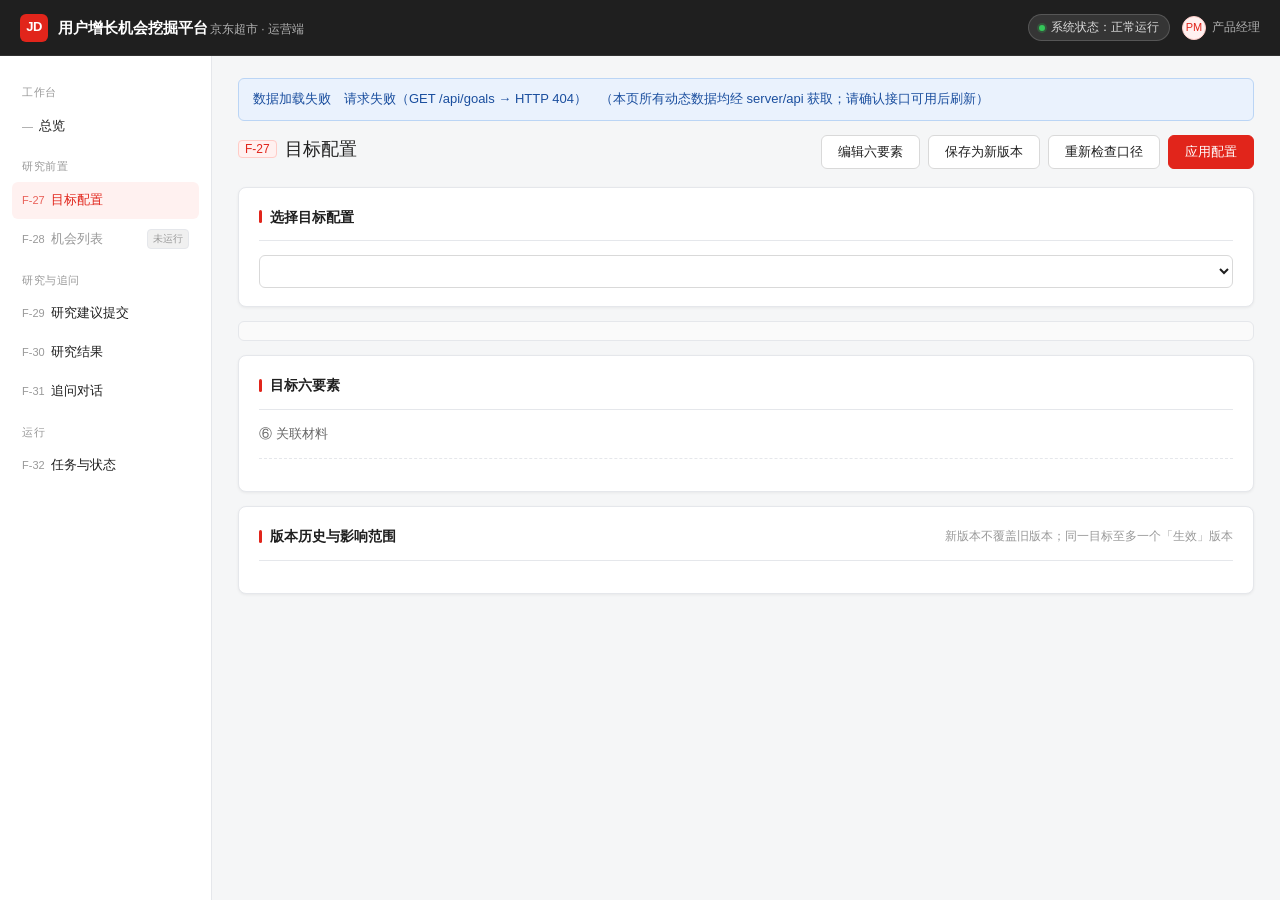
==== frontend/pages/goal.html @ d6cd2b71 "F-27: 阶段5 M6·目标配置页（前端首个功能点 · 零构建前后端分离） 交付：frontend/ 前端骨架（阶段5 首个功能点） - pages/goal.html    F-27 目标配置页本" ====
<!DOCTYPE html>
<!--
  文件：frontend/pages/goal.html
  功能点：F-27 目标配置页（M6 运营端工作台）
  文档卡：上游 ../../AGENTS.md（宪法：白盒原则｜索引三层）
        ｜ ../../docs/01-brd/BRD.md（M6 F-27、M1 F-01）
        ｜ ../../docs/02-prd/PRD-M6-运营端工作台.md（F-27 验收要点：**不替业务方定指标**；版本变化可见）
        ｜ ../../docs/05-test-cases/test-M6.md（TC-I-M6-001 目标配置页；TC-C-M6-001 / TC-D-M6-001 前端纪律）
        ｜ ../../docs/03-locks/schema.md（MD-01 research_goal / MD-02 research_goal_version /
           MD-03 goal_material / PD-04 goal_gap）
        ｜ ../../prototype/pages/goal.html（**钉死需求的实证**：本页的区块、交互与文案以原型为准）
        ｜ ../README.md ｜ ../assets/api.js（唯一数据出口）｜ ../assets/app.js（跨页共享口径）
  职责：业务方**登记 / 关联目标六要素**（新建目标或对已有目标保存新版本）→ 口径待补项以任务形式提示
        → 目标更新形成新版本并提示影响范围。页面**只做展示与人工操作入口，不含业务逻辑**（PRD-M6 §1），
        所有读写经 server/api（../assets/api.js），**不直连数据库、不持有任何凭证**。
  与原型的**有意偏差**（已登记，见 ../README.md §4）：
        ① 口径检查**不在进入页面时自动跑**——原型进入即跑一次本地模拟检查；真实后端下那会产生
           `goal_check` 任务与 `PD-04` 行（「看页面就写库」）。前端改为**保存新版本后自动跑一次**，
           另给显式「重新检查口径」按钮；进入页面只**读**已有待补项。
        ② 材料（MD-03）**只读展示**——F-01 的 `registerGoalMaterial` 尚未接入 `server/api` 的可调用面，
           本页不越界自造端点（缺口登记见 ../README.md §4）。
  反向清单：被 ../assets/app.js 的导航清单登记（page="goal"）；被 ../index.html 链接（总览入口）；
        下游跳转：机会列表（F-28，经「应用配置」创建机会发现任务后）。
-->
<html lang="zh-CN">
<head>
<meta charset="UTF-8">
<meta name="viewport" content="width=device-width, initial-scale=1">
<title>F-27 目标配置页</title>
<link rel="stylesheet" href="../assets/base.css">
</head>
<body data-page="goal">
<main class="content">

  <div class="page-head">
    <div>
      <h1 class="page-title"><span class="fn">F-27</span>目标配置</h1>
      <p class="page-desc" id="goal-meta"></p>
    </div>
    <div class="page-actions">
      <button class="btn" id="btn-edit">编辑六要素</button>
      <button class="btn" id="btn-save" disabled>保存为新版本</button>
      <button class="btn" id="btn-recheck">重新检查口径</button>
      <button class="btn btn-primary" id="btn-apply"
              title="按当前目标配置执行机会发现，并进入该目标的机会列表">应用配置</button>
    </div>
  </div>

  <div id="action-note"></div>

  <div class="card" id="select-card">
    <div class="card-head">
      <div class="card-title">选择目标配置</div>
      <div class="card-note" id="select-note"></div>
    </div>
    <select id="goal-select" style="width:100%"></select>
  </div>

  <div class="chain-bar" id="chain"></div>

  <div class="card">
    <div class="card-head">
      <div class="card-title">目标六要素</div>
      <div class="card-note" id="six-note"></div>
    </div>

    <div id="six-rows"></div>

    <div class="card-section" id="edit-extra" style="display:none">
      <div class="form-row">
        <label class="lbl">变更说明（必填）</label>
        <input type="text" id="change-note" placeholder="例：六要素更新">
      </div>
      <div class="form-row">
        <label class="lbl">影响范围</label>
        <input type="text" id="impact-note" placeholder="例：已通知 2 个在研研究，新口径需复核相关证据">
        <div class="hint">保存后本页「版本历史与影响范围」会留下这一条，供在研研究核对口径。</div>
      </div>
    </div>

    <div class="form-row">
      <label class="lbl">⑥ 关联材料</label>
      <div id="materials"></div>
    </div>

    <div class="card-section small text-3" id="check-note"></div>
  </div>

  <div id="gap-card"></div>

  <div class="card">
    <div class="card-head">
      <div class="card-title">版本历史与影响范围</div>
      <div class="card-note">新版本不覆盖旧版本；同一目标至多一个「生效」版本</div>
    </div>
    <div class="timeline" id="version-timeline"></div>
  </div>

</main>
<script src="../assets/api.js"></script>
<script src="../assets/app.js"></script>
<script>
window.pageInit = async function (U) {
  var SIX = U.SIX_FIELDS;

  var isNew = false;
  var curId = "";
  var editing = false;
  var draft = U.blankFields();
  var lastCheck = null;   // 最近一次口径检查的返回（本轮页面动作内有效）
  var openGap = null;
  var actionNote = "";

  /* ---------- 目标选择 ---------- */
  function curRecord() { return isNew ? null : U.recordOf(curId); }
  function curGoal() { return isNew ? null : U.goalById(curId); }
  function curVersionNo() {
    var v = curRecord() && curRecord().current_version;
    return v ? Number(v.version_no) : null;
  }

  function renderSelect() {
    var rows = U.allGoals();
    var html = rows.map(function (g) {
      var rec = U.recordOf(g.goal_id);
      var name = rec && rec.current_version ? rec.current_version.business_goal : "";
      var ver = rec && rec.current_version ? "v" + rec.current_version.version_no : "";
      return '<option value="' + U.esc(g.goal_id) + '"' + (!isNew && g.goal_id === curId ? " selected" : "") + ">" +
        g.goal_seq + " · " + U.esc(name || "（未填写业务目标）") +
        "（" + U.esc(g.goal_id) + " · " + U.esc(ver) + "）</option>";
    }).join("");
    html += '<option value="__new__"' + (isNew ? " selected" : "") + ">＋ 新增六要素</option>";
    document.getElementById("goal-select").innerHTML = html;
    document.getElementById("select-note").innerHTML =
      isNew ? '<span class="badge badge-running">新建目标</span>' : "共 " + rows.length + " 套目标配置";
  }

  /* ---------- 六要素 ---------- */
  function currentFields() {
    if (isNew) return draft;
    return U.goalFields(curId);
  }
  function renderSix() {
    var f = currentFields();
    var html = SIX.map(function (item) {
      var val = f[item.key] || "";
      var view = '<div class="readonly-box" data-view="' + item.key + '">' +
        (val ? U.esc(val) : "（未填写）") + "</div>";
      var input = item.multiline
        ? '<textarea data-field="' + item.key + '" style="display:none"></textarea>'
        : '<input type="text" data-field="' + item.key + '" style="display:none">';
      var hint = item.key === "metric_definition"
        ? '<div class="hint">若尚无精确定义，此处留空即可——保存后由口径检查任务列入待补。平台不替业务方定指标。</div>'
        : "";
      return '<div class="form-row"><label class="lbl">' + item.no + " " + U.esc(item.label) + "</label>" +
        view + input + hint + "</div>";
    }).join("");
    document.getElementById("six-rows").innerHTML = html;

    SIX.forEach(function (item) {
      var input = document.querySelector('[data-field="' + item.key + '"]');
      if (input) input.value = f[item.key] || "";
    });

    var g = curGoal();
    var rec = curRecord();
    var ver = rec && rec.current_version;
    var applied = rec && rec.applied_version;
    document.getElementById("six-note").innerHTML = isNew
      ? '<span class="badge badge-running">新建目标</span>'
      : (g ? '<span class="mono">' + U.esc(g.goal_id) + "</span> · " + U.esc(ver ? "v" + ver.version_no : "—") +
        " · 登记于 " + U.esc(g.created_at) +
        (applied ? ' · <span class="tag">生效 ' + U.esc("v" + applied.version_no) + "</span>"
                 : ' · <span class="tag">尚无生效版本</span>') : "");
    setEditing(editing);
  }

  function readForm() {
    var o = {};
    SIX.forEach(function (item) {
      var el = document.querySelector('[data-field="' + item.key + '"]');
      o[item.key] = el ? el.value : (currentFields()[item.key] || "");
    });
    return o;
  }

  function setEditing(on) {
    editing = on;
    document.getElementById("btn-edit").textContent = on ? "取消编辑" : "编辑六要素";
    document.getElementById("btn-save").disabled = !on;
    document.getElementById("edit-extra").style.display = on ? "block" : "none";
    document.querySelectorAll("[data-view]").forEach(function (v) { v.style.display = on ? "none" : "block"; });
    document.querySelectorAll("[data-field]").forEach(function (v) { v.style.display = on ? "block" : "none"; });
  }

  /* ---------- 材料（MD-03，只读：登记面未接入 api） ---------- */
  function renderMaterials() {
    var el = document.getElementById("materials");
    if (isNew) { el.innerHTML = '<div class="small text-3">新建目标保存后才可关联材料。</div>'; return; }
    var list = U.goalMaterials(curId);
    var active = list.filter(function (m) { return m.is_active === 1; });
    var html = '<div class="small text-2" style="margin-bottom:6px">已关联材料 ' + active.length + " 份</div>";
    html += active.length
      ? active.map(function (m) {
          return '<div style="display:flex;align-items:center;gap:8px;padding:7px 10px;border:1px solid var(--border);border-radius:6px;margin-bottom:6px">' +
            '<span class="tag">' + U.esc(m.material_kind) + "</span>" +
            '<span style="flex:1;min-width:0">' + U.esc(m.material_name) + "</span>" +
            '<span class="small text-3 nowrap">' + U.esc(m.material_at) + "</span>" +
            '<span class="small text-3 nowrap">' + U.esc(m.material_from) + "</span></div>";
        }).join("")
      : '<div class="small text-3">暂无材料</div>';
    html += '<div class="hint">材料为引用登记（只登记来源与名称，不存内容）。本页只读展示——' +
      "材料登记接口尚未纳入 server/api 的可调用面（缺口已登记，见 frontend/README.md §4）。</div>";
    el.innerHTML = html;
  }

  /* ---------- 运行链状态 ---------- */
  function renderChain() {
    var el = document.getElementById("chain");
    if (isNew) {
      el.className = "chain-bar";
      el.innerHTML = '<span class="chain-key">运行链</span>' +
        '<span>① 配置六要素 → <b>保存为新版本</b>（当前：草稿，尚未保存）</span>' +
        '<span class="chain-key">保存后才能 ② 应用配置执行机会发现</span>';
      return;
    }
    var rs = U.runState(curId);
    var ver = U.goalVersion(curId);
    var steps = [
      "① 目标配置 " + (ver || "—") + " 已登记",
      rs.hasRun ? "② 机会发现已执行（" + rs.lastRun.task_id + " · " + rs.lastRun.task_status + "）" : "② 机会发现未执行",
      rs.oppCount === null ? "③ 机会产出未统计" : "③ 已有 " + rs.oppCount + " 条机会产出",
    ];
    var running = rs.state === "queued";
    el.className = "chain-bar" + (running ? " is-running" : "");
    el.innerHTML = '<span class="chain-key">运行链</span><span>' + steps.join("　→　") + "</span>" +
      (rs.state === "no-run"
        ? '<span class="chain-key">机会列表暂不可进入：点「应用配置」执行一次机会发现后开放</span>'
        : (running
          ? "<span>机会发现在运行中，机会列表可进入并会随结果补全</span>"
          : '<span class="chain-key">机会列表已开放</span>'));
  }

  /* ---------- 口径待补任务（PD-04） ---------- */
  function currentGaps() {
    if (lastCheck) return lastCheck.gaps || [];
    return U.openGaps(curId);
  }
  function checkTaskId() {
    if (lastCheck && lastCheck.task) return lastCheck.task.task_id;
    return "";
  }
  function renderCheckNote() {
    var el = document.getElementById("check-note");
    var rsOff = "保存六要素后将执行一次口径检查任务，判断是否有需要补充的内容。" +
      "（本页进入时不自动执行检查——只读已有待补项。）";
    if (isNew) { el.innerHTML = rsOff; return; }
    if (!lastCheck) {
      var n = U.openGaps(curId).length;
      el.innerHTML = n ? "当前有 <b>" + n + "</b> 项未补口径（见下方「口径待补任务」）。" + rsOff : rsOff;
      return;
    }
    el.innerHTML = lastCheck.gaps.length
      ? "口径检查任务 <span class='mono'>" + U.esc(checkTaskId()) + "</span> 完成：发现 <b>" +
        lastCheck.gaps.length + "</b> 项待补（见下方「口径待补任务」）。"
      : "口径检查任务 <span class='mono'>" + U.esc(checkTaskId()) + "</span> 完成：无待补项，口径已锁定。";
  }

  function renderGaps() {
    var box = document.getElementById("gap-card");
    if (isNew) { box.innerHTML = ""; return; }
    var gaps = currentGaps();
    if (!gaps.length) { box.innerHTML = ""; return; }

    var html = '<div class="card">' +
      '<div class="card-head"><div class="card-title">口径待补任务</div>' +
      '<div class="card-note">' +
      (checkTaskId() ? "检查任务 <span class='mono'>" + U.esc(checkTaskId()) + "</span> · " : "") +
      "待补 " + gaps.length + " 项 · 平台只列缺失，不替业务方定义</div></div>" +
      '<table class="tbl tbl-sm"><thead><tr><th style="width:88px">编号</th><th>待补内容</th>' +
      "<th>影响的判断</th><th style='width:96px'>提出时间</th><th style='width:88px'>补充</th></tr></thead><tbody>";

    gaps.forEach(function (x) {
      html += "<tr><td class='mono'>" + U.esc(x.gap_id) + "</td><td>" + U.esc(x.gap_text) + "</td>" +
        "<td class='text-2'>" + U.esc(x.impact_note) + "</td><td class='text-3'>" + U.esc(x.raised_at) + "</td>" +
        "<td class='nowrap'><button class='btn btn-sm' data-fill='" + U.esc(x.gap_id) + "'>填写</button></td></tr>";
      if (openGap === x.gap_id) {
        html += "<tr><td></td><td colspan='4'>" +
          '<div style="display:flex;gap:8px;align-items:flex-start">' +
          "<textarea id='gap-input' style='min-height:60px' placeholder='填写该口径的确认结果'></textarea>" +
          '<div style="display:flex;flex-direction:column;gap:6px;flex:0 0 auto">' +
          "<button class='btn btn-sm btn-primary' data-gapsave='" + U.esc(x.gap_id) + "'>确定</button>" +
          "<button class='btn btn-sm' data-gapcancel='1'>取消</button></div></div>" +
          "<div class='small text-3' style='margin-top:6px'>提交后并入对应六要素字段，并形成目标新版本</div></td></tr>";
      }
    });
    html += "</tbody></table></div>";
    box.innerHTML = html;

    box.querySelectorAll("[data-fill]").forEach(function (b) {
      b.addEventListener("click", function () { openGap = b.dataset.fill; renderGaps(); });
    });
    box.querySelectorAll("[data-gapcancel]").forEach(function (b) {
      b.addEventListener("click", function () { openGap = null; renderGaps(); });
    });
    box.querySelectorAll("[data-gapsave]").forEach(function (b) {
      b.addEventListener("click", function () { saveGap(b.dataset.gapsave); });
    });
  }

  /* ---------- 版本历史与影响范围 ---------- */
  function renderTimeline() {
    var el = document.getElementById("version-timeline");
    if (isNew) { el.innerHTML = '<div class="small text-3">新建目标尚无版本历史，保存后生成 v1。</div>'; return; }
    var list = U.versionTimeline(curId);
    el.innerHTML = list.length
      ? list.map(function (v) {
          return '<div class="tl-item' + (v.is_applied === 1 ? " is-current" : "") + '">' +
            '<div class="tl-head"><span class="tl-title">v' + U.esc(v.version_no) + "</span>" +
            '<span class="tag">' + U.esc(v.created_at) + " · " + U.esc(v.created_by) + "</span>" +
            (v.is_applied === 1 ? '<span class="tag">生效</span>' : "") + "</div>" +
            '<div class="tl-body">' + U.esc(v.change_note) +
            "<br><span class='text-3'>影响：</span>" + U.esc(v.impact_note) + "</div></div>";
        }).join("")
      : '<div class="small text-3">暂无版本记录</div>';
  }

  /* ---------- 动作提示 ---------- */
  function note(kind, text) {
    actionNote = text || "";
    document.getElementById("action-note").innerHTML = actionNote
      ? '<div class="alert ' + (kind === "err" ? "alert-warn" : "alert-info") + ' mb0"><div class="flex-1">' +
        "<span class='alert-title'>" + (kind === "err" ? "操作未完成" : "操作结果") + "</span>　" +
        U.esc(actionNote) + "</div></div>"
      : "";
  }
  function showErr(e) { note("err", (e && e.message) || String(e)); }

  /* ---------- 渲染总入口 ---------- */
  function renderAll() {
    document.getElementById("goal-meta").textContent = isNew
      ? "正在新建一套目标配置，填写六要素后保存为 v1。" : "";
    document.getElementById("goal-meta").style.display = isNew ? "block" : "none";
    renderSelect();
    renderSix();
    renderMaterials();
    renderChain();
    renderTimeline();
    renderCheckNote();
    renderGaps();
    syncApplyBtn();
  }
  function syncApplyBtn() {
    var b = document.getElementById("btn-apply");
    b.disabled = isNew;
    b.title = isNew
      ? "新建的目标需先「保存为新版本」，保存后才能应用配置"
      : "按当前目标配置执行机会发现，并进入该目标的机会列表";
  }

  /* ---------- 切换目标 ---------- */
  async function useGoal(id) {
    if (id === "__new__") {
      isNew = true; openGap = null; lastCheck = null;
      draft = U.blankFields();
      renderAll(); setEditing(true);
      var first = document.querySelector('[data-field="business_goal"]');
      if (first) first.focus();
      return;
    }
    isNew = false; curId = id; openGap = null; lastCheck = null;
    try {
      await U.loadGoalRecord(id, true);
      await U.loadOpportunityCounts(id);
    } catch (e) { showErr(e); }
    setEditing(false); renderAll();
  }

  /* ---------- 保存（新建登记 / 保存为新版本） ---------- */
  async function save() {
    var f = readForm();
    var changeNote = (document.getElementById("change-note").value || "").trim();
    var impactNote = (document.getElementById("impact-note").value || "").trim();

    if (!String(f.business_goal || "").trim() && !changeNote) {
      // 业务目标可留空（留空即由口径检查列入待补），但至少要有一条变更说明，便于版本可追溯
      note("err", "请填写「变更说明」：新版本必须说明相对上一版本改了什么（口径待补项不在此处补写）。");
      document.getElementById("change-note").focus();
      return;
    }

    note("ok", "正在保存目标配置…");
    try {
      var savedNote;
      if (isNew) {
        // 登记新目标：六要素全键必填（值可为空串），created_by 必填
        var payload = { created_by: U.OPERATOR };
        SIX.forEach(function (item) { payload[item.key] = f[item.key] || ""; });
        var out = await window.API.registerGoal(payload);
        isNew = false;
        curId = out.goal.goal_id;
        await U.loadGoals(true);
        await U.loadGoalRecord(curId, true);
        savedNote = "已登记目标 " + curId + " 并生成 v1（六要素留空项由口径检查列入待补；影响范围：首次登记）";
      } else {
        var body = { created_by: U.OPERATOR, change_note: changeNote, impact_note: impactNote || "—" };
        SIX.forEach(function (item) { body[item.key] = f[item.key] || ""; });
        // 端点契约（server/task-runner/goal.js saveGoalVersion）：**直接返回新版本行**（不是 { version }）。
        var ver = await window.API.saveGoalVersion(curId, body);
        await U.loadGoalRecord(curId, true);
        savedNote = "已保存为目标新版本 v" + ver.version_no +
          "（旧版本保持只读；影响范围：" + (impactNote || "—") + "）";
      }
      setEditing(false);
      openGap = null;
      resetEditInputs();
      renderAll();
      // 保存六要素后自动执行一次口径检查任务（F-01）。检查提示**并入**本条的最终文案——
      // 若各写各的提示，保存结果（含新版本号与影响范围）会被后一条覆盖，等于没提示。
      var chk = await runCheck({ silent: true });
      U.markUnread("goal", 1, curId);
      note("ok", savedNote + "。" + (chk.text || ""));
    } catch (e) { showErr(e); }
  }

  function resetEditInputs() {
    document.getElementById("change-note").value = "";
    document.getElementById("impact-note").value = "";
  }

  /* ---------- 口径检查 ---------- */
  /** 执行一次口径检查任务（F-01）。`opts.silent` 时不自行落提示，把文案交回调用方（见 save）。 */
  async function runCheck(opts) {
    opts = opts || {};
    if (isNew) return { text: "" };
    var vno = curVersionNo();
    if (!vno) return { text: "" };
    try {
      lastCheck = await window.API.runGoalCheck(curId, {
        goal_version_no: vno,
        created_by: U.OPERATOR,
      });
      await U.loadGoalRecord(curId, true);
      renderAll();
      var n = (lastCheck.gaps || []).length;
      var txt = n
        ? "口径检查任务 " + checkTaskId() + " 完成：发现 " + n + " 项待补（平台只列缺失，不替业务方定义指标）。"
        : "口径检查任务 " + checkTaskId() + " 完成：未发现待补项，口径已锁定。";
      if (!opts.silent) note("ok", txt);
      return { text: txt, gaps: n, task_id: checkTaskId() };
    } catch (e) {
      var msg = "口径检查未完成：" + ((e && e.message) || String(e));
      if (opts.silent) return { text: msg, gaps: 0, task_id: "" };
      showErr(e);
      return { text: "", gaps: 0, task_id: "" };
    }
  }

  /* ---------- 补充待补项 ---------- */
  async function saveGap(gapId) {
    var el = document.getElementById("gap-input");
    var val = el ? String(el.value || "").trim() : "";
    if (!val) { if (el) el.focus(); return; }
    try {
      var out = await window.API.fillGoalGap(gapId, { filled_value: val, filled_by: U.OPERATOR });
      openGap = null;
      await U.loadGoalRecord(curId, true);
      lastCheck = null;                  // 已并入并形成新版本，改读服务端未补待补项
      renderAll();
      note("ok", "已补充 " + gapId + "：并入「" +
        (U.SIX_FIELDS.filter(function (x) { return x.key === out.merged_field; })[0] || {}).label +
        "」并形成新版本 v" + out.version.version_no + "。");
    } catch (e) { showErr(e); }
  }

  /* ---------- 应用配置：使版本生效 + 执行一次机会发现 ---------- */
  async function apply() {
    var vno = curVersionNo();
    if (!vno) { note("err", "当前目标尚无版本可应用。"); return; }
    try {
      var ap = await window.API.applyGoalVersion(curId, { version_no: vno });
      var t = await window.API.createDiscoveryTask({
        goal_id: curId,
        goal_version_no: vno,
        trigger_basis: "目标配置页「应用配置」提交执行（目标 " + curId + " v" + vno + "）",
      });
      await U.loadGoalRecord(curId, true);
      await U.loadOpportunityCounts(curId);
      // 会话态：记录本套配置为当前浏览目标（机会列表按此过滤）；**不是业务数据，不入库**
      U.Store.set("applied", { goalId: curId });
      U.markUnread("opportunities", 1, curId);
      renderAll();
      note("ok", "已应用 v" + ap.applied_version_no + "（生效版本）并创建机会发现任务 " +
        t.task.task_id + "。机会列表页（F-28）建成后可进入查看该目标的产出。");
    } catch (e) { showErr(e); }
  }

  /* ---------- 事件绑定 ---------- */
  document.getElementById("btn-edit").addEventListener("click", function () {
    setEditing(!editing);
  });
  document.getElementById("btn-save").addEventListener("click", save);
  document.getElementById("btn-recheck").addEventListener("click", function () { runCheck(); });
  document.getElementById("btn-apply").addEventListener("click", apply);
  document.getElementById("goal-select").addEventListener("change", function () {
    useGoal(this.value);
  });

  /* ---------- 初始化 ---------- */
  curId = U.currentGoalId();
  renderAll();
};
</script>
</body>
</html>
---- frontend/assets/base.css ----
/* ============================================================
   前端共享样式 · 京东超市用户增长机会挖掘平台（M6 运营端工作台）
   文档卡：上游 ../../AGENTS.md（宪法索引 frontend/ 行：前端（前后端分离），六页面 F-27~F-32）
        ｜ ../../docs/01-brd/BRD.md（M6 F-27~F-32）｜ ../README.md（本目录枝杈）
        ｜ ../../docs/03-locks/tech-stack.md（§2.1 前端形态：零构建静态资源，沿用原型的自定义 CSS）
   来源：自 ../../prototype/assets/base.css 沿用（原型保留作证据、不改；零构建下不引任何外部样式）
   职责：六页面共享视觉（品牌色 / 布局 / 组件类名）。本文件**不含任何业务数据与业务逻辑**。
   反向清单：被 ../index.html（前端外壳）与 ../pages/goal.html（F-27）经 <link> 引用。
   ============================================================ */

:root {
  --jd-red: #E1251B;
  --jd-red-dark: #B51C14;
  --jd-red-soft: #FFF1F0;
  --jd-red-line: #FFCCC7;

  --bg: #F5F6F7;
  --card: #FFFFFF;
  --border: #E5E7EB;
  --border-strong: #D9D9D9;
  --fill-hover: #F5F6F7;
  --fill-soft: #FAFAFA;

  --text: #1F1F1F;
  --text-2: #666666;
  --text-3: #999999;

  --blue: #2B6CD4;
  --blue-soft: #EAF2FD;
  --blue-line: #BBD5F5;

  --green: #1A9C54;
  --green-soft: #E8F7EE;
  --green-line: #B7E4C7;

  --amber: #C77700;
  --amber-soft: #FFF6E6;
  --amber-line: #FFDCA8;

  --gray: #8C8C8C;
  --gray-soft: #F0F0F0;
  --gray-line: #DCDCDC;

  /* 未读更新小绿点 */
  --green-dot: #22B573;

  /* 顶栏（深色 chrome，对齐参考 jd/frontend 的 bg-gray-900 顶栏） */
  --topbar-bg: #1F1F1F;
  --topbar-text: #FFFFFF;
  --topbar-sub: #B0B0B0;
  --topbar-chip-bg: rgba(255, 255, 255, 0.10);
  --topbar-chip-bd: rgba(255, 255, 255, 0.16);
  --topbar-chip-text: #DADADA;
  --ok-green: #34C759;

  --radius: 8px;
  --radius-sm: 6px;
  --shadow: 0 1px 3px rgba(0, 0, 0, 0.06);
}

* { box-sizing: border-box; }

html, body {
  margin: 0;
  padding: 0;
  background: var(--bg);
  color: var(--text);
  font-family: -apple-system, BlinkMacSystemFont, "PingFang SC", "Microsoft YaHei", "Helvetica Neue", Arial, sans-serif;
  font-size: 13px;
  line-height: 1.6;
  -webkit-font-smoothing: antialiased;
}

a { color: var(--jd-red); text-decoration: none; }
a:hover { text-decoration: underline; }

/* ---------- 顶栏（深色 chrome） ---------- */
.topbar {
  height: 56px;
  background: var(--topbar-bg);
  border-bottom: 1px solid rgba(255, 255, 255, 0.08);
  display: flex;
  align-items: center;
  justify-content: space-between;
  padding: 0 20px;
  position: sticky;
  top: 0;
  z-index: 20;
}
.brand { display: flex; align-items: center; gap: 10px; }
.brand-mark {
  width: 28px; height: 28px; border-radius: 6px;
  background: var(--jd-red); color: #fff;
  font-size: 13px; font-weight: 600;
  display: flex; align-items: center; justify-content: center;
  letter-spacing: -0.5px;
}
.brand-text { font-size: 15px; font-weight: 600; color: var(--topbar-text); }
.brand-sub { font-size: 12px; color: var(--topbar-sub); margin-left: 2px; }
.topbar-right { display: flex; align-items: center; gap: 12px; }
.sys-status {
  display: inline-flex; align-items: center; gap: 6px;
  font-size: 12px; color: var(--topbar-chip-text);
  background: var(--topbar-chip-bg); border: 1px solid var(--topbar-chip-bd);
  padding: 3px 10px; border-radius: 999px; white-space: nowrap;
}
.sys-status .dot {
  width: 6px; height: 6px; border-radius: 50%;
  background: var(--ok-green); box-shadow: 0 0 0 2px rgba(52, 199, 89, 0.22);
}
.user-chip {
  display: flex; align-items: center; gap: 6px;
  font-size: 12px; color: var(--topbar-sub);
}
.avatar {
  width: 24px; height: 24px; border-radius: 50%;
  background: var(--jd-red-soft); color: var(--jd-red);
  border: 1px solid var(--jd-red-line);
  display: flex; align-items: center; justify-content: center;
  font-size: 11px;
}

/* ---------- 骨架 ---------- */
.shell { display: flex; align-items: flex-start; min-height: calc(100vh - 56px); }
.sidebar {
  width: 212px; flex: 0 0 212px;
  background: var(--card);
  border-right: 1px solid var(--border);
  padding: 16px 12px 32px;
  position: sticky; top: 56px;
  height: calc(100vh - 56px);
  overflow-y: auto;
}
.nav-group {
  font-size: 11px; color: var(--text-3);
  padding: 12px 10px 6px; letter-spacing: 0.5px;
}
.nav-item {
  display: block; padding: 8px 10px; margin-bottom: 2px;
  border-radius: var(--radius-sm);
  color: var(--text); font-size: 13px;
  white-space: nowrap; overflow: hidden; text-overflow: ellipsis;
  position: relative;
}
.nav-item:hover { background: var(--fill-hover); text-decoration: none; }
.nav-item.active { background: var(--jd-red-soft); color: var(--jd-red); font-weight: 500; }
.nav-item .fn { font-size: 11px; color: var(--text-3); margin-right: 6px; font-weight: 400; }
.nav-item.active .fn { color: var(--jd-red); opacity: 0.7; }

/* 未读更新：该页所属数据源自上次查看以来有新产出，点击该项即清除 */
.nav-dot {
  position: absolute; right: 10px; top: 50%;
  width: 7px; height: 7px; margin-top: -3.5px;
  border-radius: 50%; background: var(--green-dot);
  box-shadow: 0 0 0 2px var(--card);
}
/* 前置条件未满足：该页暂不可进入（如未执行过机会发现时的机会列表） */
.nav-item.is-locked { color: var(--text-3); cursor: not-allowed; }
.nav-item.is-locked:hover { background: var(--fill-hover); color: var(--text-3); }
.nav-lock {
  float: right; margin-left: 6px; padding: 1px 5px;
  font-size: 10px; font-weight: 400;
  color: var(--text-3); background: var(--gray-soft);
  border: 1px solid var(--border); border-radius: 4px;
}

.content { flex: 1; padding: 22px 26px 60px; min-width: 0; }

/* ---------- 页头 ---------- */
.page-head { margin-bottom: 18px; display: flex; align-items: flex-start; justify-content: space-between; gap: 20px; }
.page-title { font-size: 18px; font-weight: 500; margin: 0 0 4px; }
.page-title .fn {
  font-size: 12px; color: var(--jd-red); background: var(--jd-red-soft);
  border: 1px solid var(--jd-red-line); border-radius: 4px;
  padding: 1px 6px; margin-right: 8px; vertical-align: 2px;
}
.page-desc { font-size: 13px; color: var(--text-2); margin: 0; max-width: 720px; }
.page-actions { display: flex; gap: 8px; flex-shrink: 0; }

/* ---------- 卡片 ---------- */
.card {
  background: var(--card); border: 1px solid var(--border);
  border-radius: var(--radius); padding: 18px 20px;
  margin-bottom: 14px; box-shadow: var(--shadow);
}
.card-head {
  display: flex; align-items: center; justify-content: space-between;
  gap: 12px; margin-bottom: 14px;
  border-bottom: 1px solid var(--border); padding-bottom: 12px;
}
.card-title { font-size: 14px; font-weight: 600; display: flex; align-items: center; gap: 8px; }
.card-title::before {
  content: ""; width: 3px; height: 13px;
  background: var(--jd-red); border-radius: 2px; display: inline-block;
}
.card-title.plain::before { display: none; }
.card-note { font-size: 12px; color: var(--text-3); }
.card-section { padding-top: 14px; margin-top: 14px; border-top: 1px dashed var(--border); }
.card-section:first-child { padding-top: 0; margin-top: 0; border-top: none; }

.grid-2 { display: grid; grid-template-columns: 1fr 1fr; gap: 14px; }
.grid-3 { display: grid; grid-template-columns: repeat(3, 1fr); gap: 14px; }
.grid-4 { display: grid; grid-template-columns: repeat(4, 1fr); gap: 14px; }
.side-layout { display: grid; grid-template-columns: minmax(0, 1fr) 320px; gap: 14px; align-items: start; }
@media (max-width: 1180px) {
  .side-layout, .grid-3, .grid-4 { grid-template-columns: 1fr; }
  .grid-2 { grid-template-columns: 1fr; }
}

/* ---------- 徽章 ---------- */
.badge {
  display: inline-flex; align-items: center; gap: 4px;
  font-size: 12px; line-height: 18px;
  padding: 0 8px; border-radius: 10px;
  border: 1px solid transparent; white-space: nowrap;
}
.badge-candidate { color: var(--blue); background: var(--blue-soft); border-color: var(--blue-line); }
.badge-deferred { color: var(--gray); background: var(--gray-soft); border-color: var(--gray-line); }
.badge-submitted { color: var(--green); background: var(--green-soft); border-color: var(--green-line); }
.badge-running { color: var(--jd-red); background: var(--jd-red-soft); border-color: var(--jd-red-line); }
.badge-blocked { color: var(--amber); background: var(--amber-soft); border-color: var(--amber-line); }
.badge-stopped { color: #595959; background: #F5F5F5; border-color: var(--border-strong); }
.badge-done { color: var(--green); background: var(--green-soft); border-color: var(--green-line); }
.badge-neutral { color: var(--text-2); background: var(--fill-soft); border-color: var(--border); }
.badge-dot { width: 6px; height: 6px; border-radius: 50%; background: currentColor; }

/* ---------- 左右分栏（列表 + 详情） ---------- */
.split-layout { display: grid; grid-template-columns: 400px minmax(0, 1fr); gap: 14px; align-items: start; }
@media (max-width: 1180px) { .split-layout { grid-template-columns: 1fr; } }
.opp-list { display: grid; gap: 10px; }
.opp-item {
  background: var(--card); border: 1px solid var(--border);
  border-radius: var(--radius); padding: 12px 14px; cursor: pointer;
  box-shadow: var(--shadow); border-left: 3px solid transparent;
}
.opp-item:hover { border-color: var(--border-strong); }
.opp-item.active { border-left-color: var(--jd-red); background: var(--jd-red-soft); border-color: var(--jd-red-line); }

/* ---------- 条目列表（总览四维度 / 详情） ---------- */
.kv-list { display: grid; gap: 0; }
.kv-item { padding: 9px 0; border-bottom: 1px dashed var(--border); }
.kv-item:last-child { border-bottom: none; }

/* ---------- 表格 ---------- */
table.tbl { width: 100%; border-collapse: collapse; font-size: 13px; }
table.tbl th {
  text-align: left; font-weight: 500; color: var(--text-2);
  background: var(--fill-soft); padding: 9px 12px;
  border-bottom: 1px solid var(--border); white-space: nowrap;
}
table.tbl td { padding: 10px 12px; border-bottom: 1px solid var(--border); vertical-align: top; }
table.tbl tr:last-child td { border-bottom: none; }
table.tbl tbody tr:hover { background: #FCFCFC; }
.tbl-sm { font-size: 12px; }
.tbl-sm th, .tbl-sm td { padding: 7px 10px; }

/* ---------- 字段 ---------- */
.field-list { display: grid; gap: 0; }
.field {
  display: grid; grid-template-columns: 108px minmax(0, 1fr);
  gap: 12px; padding: 10px 0; border-bottom: 1px dashed var(--border);
}
.field:last-child { border-bottom: none; }
.field-label { color: var(--text-2); font-size: 13px; }
.field-value { font-size: 13px; word-break: break-word; }
.field-value .muted { color: var(--text-3); }

label.lbl { display: block; font-size: 13px; margin-bottom: 6px; color: var(--text-2); }
label.lbl .req { color: var(--jd-red); margin-left: 2px; }
input[type="text"], input[type="date"], select, textarea {
  width: 100%; font-family: inherit; font-size: 13px; color: var(--text);
  padding: 7px 10px; border: 1px solid var(--border-strong);
  border-radius: var(--radius-sm); background: #fff; outline: none;
}
input:focus, select:focus, textarea:focus { border-color: var(--jd-red); }
textarea { min-height: 76px; resize: vertical; line-height: 1.6; }
.form-row { margin-bottom: 14px; }
.hint { font-size: 12px; color: var(--text-3); margin-top: 5px; }
.readonly-box {
  background: var(--fill-soft); border: 1px solid var(--border);
  border-radius: var(--radius-sm); padding: 10px 12px; font-size: 13px;
}

/* ---------- 按钮 ---------- */
.btn {
  display: inline-flex; align-items: center; justify-content: center; gap: 6px;
  font-family: inherit; font-size: 13px; padding: 7px 16px;
  border-radius: var(--radius-sm); border: 1px solid var(--border-strong);
  background: #fff; color: var(--text); cursor: pointer;
}
.btn:hover { border-color: var(--jd-red); color: var(--jd-red); }
.btn-primary { background: var(--jd-red); border-color: var(--jd-red); color: #fff; }
.btn-primary:hover { background: var(--jd-red-dark); border-color: var(--jd-red-dark); color: #fff; }
.btn-primary:disabled { background: #F5B5B1; border-color: #F5B5B1; cursor: not-allowed; color: #fff; }
.btn-sm { padding: 4px 10px; font-size: 12px; }
.btn-text { border: none; background: none; color: var(--jd-red); padding: 4px 6px; }
.btn-row { display: flex; gap: 10px; align-items: center; margin-top: 16px; }

/* ---------- 提示条 ---------- */
.alert {
  display: flex; gap: 10px; padding: 10px 14px; border-radius: var(--radius-sm);
  font-size: 13px; margin-bottom: 14px; border: 1px solid;
}
.alert-warn { background: var(--amber-soft); border-color: var(--amber-line); color: #8A5300; }
.alert-danger { background: var(--jd-red-soft); border-color: var(--jd-red-line); color: var(--jd-red-dark); }
.alert-info { background: var(--blue-soft); border-color: var(--blue-line); color: #1A4E9E; }
.alert-ok { background: var(--green-soft); border-color: var(--green-line); color: #0F6B39; }
.alert-title { font-weight: 500; }
.alert .flex-1 { flex: 1; min-width: 0; }

/* ---------- 统计卡 ---------- */
.stat {
  background: var(--card); border: 1px solid var(--border);
  border-radius: var(--radius); padding: 14px 16px; box-shadow: var(--shadow);
}
.stat-label { font-size: 12px; color: var(--text-2); display: flex; align-items: center; gap: 6px; }
.stat-num { font-size: 24px; font-weight: 500; line-height: 1.3; }
.stat-sub { font-size: 12px; color: var(--text-3); }

/* ---------- 目标作用域条（任务与状态页按当前目标配置过滤的提示） ---------- */
.scope-bar {
  display: flex; align-items: center; gap: 8px; flex-wrap: wrap;
  font-size: 13px; color: var(--text-2);
  background: var(--jd-red-soft); border: 1px solid var(--jd-red-line);
  border-radius: var(--radius-sm); padding: 8px 14px; margin-bottom: 14px;
}
.scope-bar .tag-strong { color: var(--jd-red); font-weight: 500; }
.scope-bar .scope-goal { font-weight: 600; color: var(--text-1); }

/* ---------- 任务执行步骤（进度展开） ---------- */
.steps { display: flex; flex-wrap: wrap; align-items: center; gap: 6px; margin: 10px 0 2px; }
.step {
  display: inline-flex; align-items: center; gap: 5px;
  font-size: 12px; line-height: 1; padding: 4px 9px; border-radius: 14px;
  border: 1px solid var(--border); background: #fff; color: var(--text-3);
}
.step b { font-weight: 600; }
.step-done { color: var(--green); background: var(--green-soft); border-color: var(--green-line); }
.step-active { color: #fff; background: var(--jd-red); border-color: var(--jd-red); font-weight: 500; }
.step-blocked { color: #8A5300; background: var(--amber-soft); border-color: var(--amber-line); font-weight: 500; }
.step-pending { color: var(--text-3); }

/* ---------- 时间线 ---------- */
.timeline { position: relative; padding-left: 18px; }
.timeline::before {
  content: ""; position: absolute; left: 4px; top: 6px; bottom: 6px;
  width: 1px; background: var(--border);
}
.tl-item { position: relative; padding-bottom: 16px; }
.tl-item:last-child { padding-bottom: 0; }
.tl-item::before {
  content: ""; position: absolute; left: -18px; top: 6px;
  width: 9px; height: 9px; border-radius: 50%;
  background: #fff; border: 2px solid var(--border-strong);
}
.tl-item.is-current::before { border-color: var(--jd-red); background: var(--jd-red); }
.tl-head { display: flex; align-items: center; gap: 8px; }
.tl-title { font-size: 13px; font-weight: 500; }
.tl-time { font-size: 12px; color: var(--text-3); }
.tl-body { font-size: 12px; color: var(--text-2); margin-top: 3px; }

/* ---------- 折叠 ---------- */
details.fold { border: 1px solid var(--border); border-radius: var(--radius-sm); margin-bottom: 8px; background: #fff; }
details.fold > summary {
  cursor: pointer; padding: 10px 14px; font-size: 13px;
  display: flex; align-items: center; gap: 8px; list-style: none;
}
details.fold > summary::-webkit-details-marker { display: none; }
details.fold > summary::after { content: "▾"; margin-left: auto; color: var(--text-3); font-size: 11px; }
details.fold[open] > summary::after { content: "▴"; }
details.fold > summary:hover { background: var(--fill-hover); }
.fold-body { padding: 0 14px 14px; border-top: 1px dashed var(--border); padding-top: 12px; }

/* ---------- 只读块内的小标题 ---------- */
.box-label { font-size: 12px; color: var(--text-3); margin-bottom: 4px; }

/* ---------- 卡片头部工具区 ---------- */
.card-tools { display: flex; gap: 6px; flex-shrink: 0; }

/* ---------- 证据区：整卡折叠 + 条目换行 + 结论子区块 ---------- */
.card-body.is-collapsed { display: none; }
.icon-btn {
  min-width: 30px; padding: 3px 8px; font-size: 14px; line-height: 1.2;
  color: var(--text-2);
}
.icon-btn:hover { color: var(--jd-red); border-color: var(--jd-red); }

/* 研究输入/边界：用 ｜ / ； 连接的条目换行展示 */
.spec-line { padding: 5px 0; }
.spec-line + .spec-line { border-top: 1px dashed var(--border); }

/* 结论合并卡内的子区块（原 ③~⑥） */
.sub-block { margin-top: 20px; }
.sub-block:first-of-type { margin-top: 4px; }
.sub-title {
  font-size: 13px; font-weight: 500; margin-bottom: 8px;
  display: flex; align-items: center; gap: 8px;
}
.sub-title::before {
  content: ""; width: 3px; height: 12px;
  background: var(--text-3); border-radius: 2px; display: inline-block;
}

/* ---------- 研究结果：①~⑦ 同页表达（一整页文档，不再分模块） ---------- */
.doc-sec { padding: 18px 0; border-bottom: 1px solid var(--border); }
.doc-sec:first-child { padding-top: 0; }
.doc-sec:last-child { padding-bottom: 0; border-bottom: none; }
.doc-sec-head {
  display: flex; align-items: center; justify-content: space-between;
  gap: 12px; margin-bottom: 10px;
}
.doc-sec-title { font-size: 14px; font-weight: 600; display: flex; align-items: center; gap: 8px; }
.doc-sec-title::before {
  content: ""; width: 3px; height: 13px;
  background: var(--jd-red); border-radius: 2px; flex: 0 0 3px;
}
.doc-sec-note { font-size: 12px; color: var(--text-3); }
.doc-body { font-size: 13px; }
.doc-body.is-collapsed { display: none; }
/* ⑥ 限制区：与「已查明」视觉可分 */
.doc-limits {
  background: var(--amber-soft); border: 1px solid var(--amber-line);
  border-radius: var(--radius-sm); padding: 10px 12px; color: #8A5300;
}
/* ③ 关键发现条目：同页顺排，用虚线分隔而非各自成卡 */
.find-item { padding: 12px 0; }
.find-item:first-child { padding-top: 0; }
.find-item:last-child { padding-bottom: 0; }
.find-item + .find-item { border-top: 1px dashed var(--border); }

/* ---------- 标签页 ---------- */
.tabs { display: flex; gap: 2px; border-bottom: 1px solid var(--border); margin-bottom: 16px; }
.tab {
  padding: 8px 14px; font-size: 13px; color: var(--text-2); cursor: pointer;
  border-bottom: 2px solid transparent; margin-bottom: -1px; background: none; border-top: none; border-left: none; border-right: none;
  font-family: inherit;
}
.tab:hover { color: var(--jd-red); }
.tab.active { color: var(--jd-red); font-weight: 500; border-bottom-color: var(--jd-red); }
.tab-panel { display: none; }
.tab-panel.active { display: block; }

/* ---------- 对话 ---------- */
.chat-wrap { display: flex; flex-direction: column; gap: 14px; }
.msg { display: flex; gap: 10px; }
.msg-avatar {
  width: 28px; height: 28px; border-radius: 50%; flex: 0 0 28px;
  display: flex; align-items: center; justify-content: center;
  font-size: 11px; color: #fff; background: var(--gray);
}
.msg.pm .msg-avatar { background: var(--jd-red); }
.msg.agent .msg-avatar { background: var(--blue); }
.msg-body { flex: 1; min-width: 0; }
.msg-meta { font-size: 12px; color: var(--text-3); margin-bottom: 4px; }
.msg-bubble {
  background: #fff; border: 1px solid var(--border);
  border-radius: var(--radius); padding: 12px 14px; font-size: 13px;
}
.msg.pm .msg-bubble { background: var(--jd-red-soft); border-color: var(--jd-red-line); }
.chat-input {
  display: flex; gap: 10px; align-items: flex-end;
  padding: 12px; background: #fff; border: 1px solid var(--border);
  border-radius: var(--radius);
}
.chat-input textarea { min-height: 44px; border: none; padding: 4px 0; }
.chat-input textarea:focus { border: none; }
.suggest { display: flex; flex-wrap: wrap; gap: 8px; margin-bottom: 10px; }
.chip {
  font-size: 12px; padding: 4px 10px; border-radius: 14px;
  border: 1px solid var(--border-strong); background: #fff;
  color: var(--text-2); cursor: pointer; font-family: inherit;
}
.chip:hover { border-color: var(--jd-red); color: var(--jd-red); }

/* ---------- 杂项 ---------- */
.kv-inline { display: flex; gap: 16px; flex-wrap: wrap; font-size: 12px; color: var(--text-3); }
.tag {
  font-size: 12px; color: var(--text-2); background: var(--fill-soft);
  border: 1px solid var(--border); border-radius: 4px; padding: 1px 7px;
}
.mono { font-family: "SF Mono", Menlo, Consolas, monospace; font-size: 12px; }
.divider { height: 1px; background: var(--border); margin: 14px 0; }
.text-2 { color: var(--text-2); }
.text-3 { color: var(--text-3); }
.red { color: var(--jd-red); }
.small { font-size: 12px; }
.mt0 { margin-top: 0; }
.mb0 { margin-bottom: 0; }
.nowrap { white-space: nowrap; }
.empty { padding: 40px 0; text-align: center; color: var(--text-3); font-size: 13px; }
.footer-note { margin-top: 26px; font-size: 12px; color: var(--text-3); border-top: 1px dashed var(--border); padding-top: 12px; }

/* ---------- 前置条件未满足（门禁） ----------
   与「空态」刻意分开：空态是「进来了但暂时没有数据」，
   门禁是「这一步的前置动作还没做，所以这一步不成立」。 */
.gate { padding: 34px 0 30px; text-align: center; }
.gate-mark {
  width: 34px; height: 34px; margin: 0 auto 12px;
  border-radius: 50%; background: var(--gray-soft);
  border: 1px solid var(--gray-line);
  display: flex; align-items: center; justify-content: center;
  font-size: 15px; color: var(--text-2);
}
.gate-title { font-size: 14px; font-weight: 500; color: var(--text); margin-bottom: 6px; }
.gate-text { font-size: 13px; color: var(--text-2); max-width: 520px; margin: 0 auto; }
.gate-how { font-size: 12px; color: var(--text-3); max-width: 520px; margin: 8px auto 0; }
.gate-actions { margin-top: 16px; display: flex; gap: 8px; justify-content: center; }

/* 运行链状态条：与「不可进入」区分，表示已放行但上一个动作仍在跑 */
.chain-bar {
  display: flex; align-items: center; gap: 10px; flex-wrap: wrap;
  padding: 9px 14px; margin-bottom: 14px; font-size: 12px;
  border-radius: var(--radius-sm); border: 1px solid var(--border);
  background: var(--fill-soft); color: var(--text-2);
}
.chain-bar .chain-key { color: var(--text-3); }
.chain-bar.is-running { background: var(--blue-soft); border-color: var(--blue-line); color: var(--blue); }

/* 平台级登记（不随目标变化的来源 / 工具状态）：与按当前目标的四维度分开摆，
   否则任何目标（含空目标）都会带上它，四维度就出不了空态 */
.platform-note {
  margin-top: 16px; padding-top: 12px;
  border-top: 1px dashed var(--border);
  font-size: 12px; color: var(--text-3); line-height: 2;
}
.platform-note .pn-key {
  display: inline-block; margin-right: 8px; padding: 1px 7px;
  font-size: 11px; color: var(--text-2);
  background: var(--fill-soft); border: 1px solid var(--border); border-radius: 4px;
}

/* 证据标头 */
.ev-head { display: flex; flex-wrap: wrap; gap: 6px 14px; font-size: 12px; color: var(--text-3); }
.ev-src {
  font-size: 12px; padding: 1px 7px; border-radius: 4px;
  background: var(--blue-soft); color: var(--blue); border: 1px solid var(--blue-line);
}
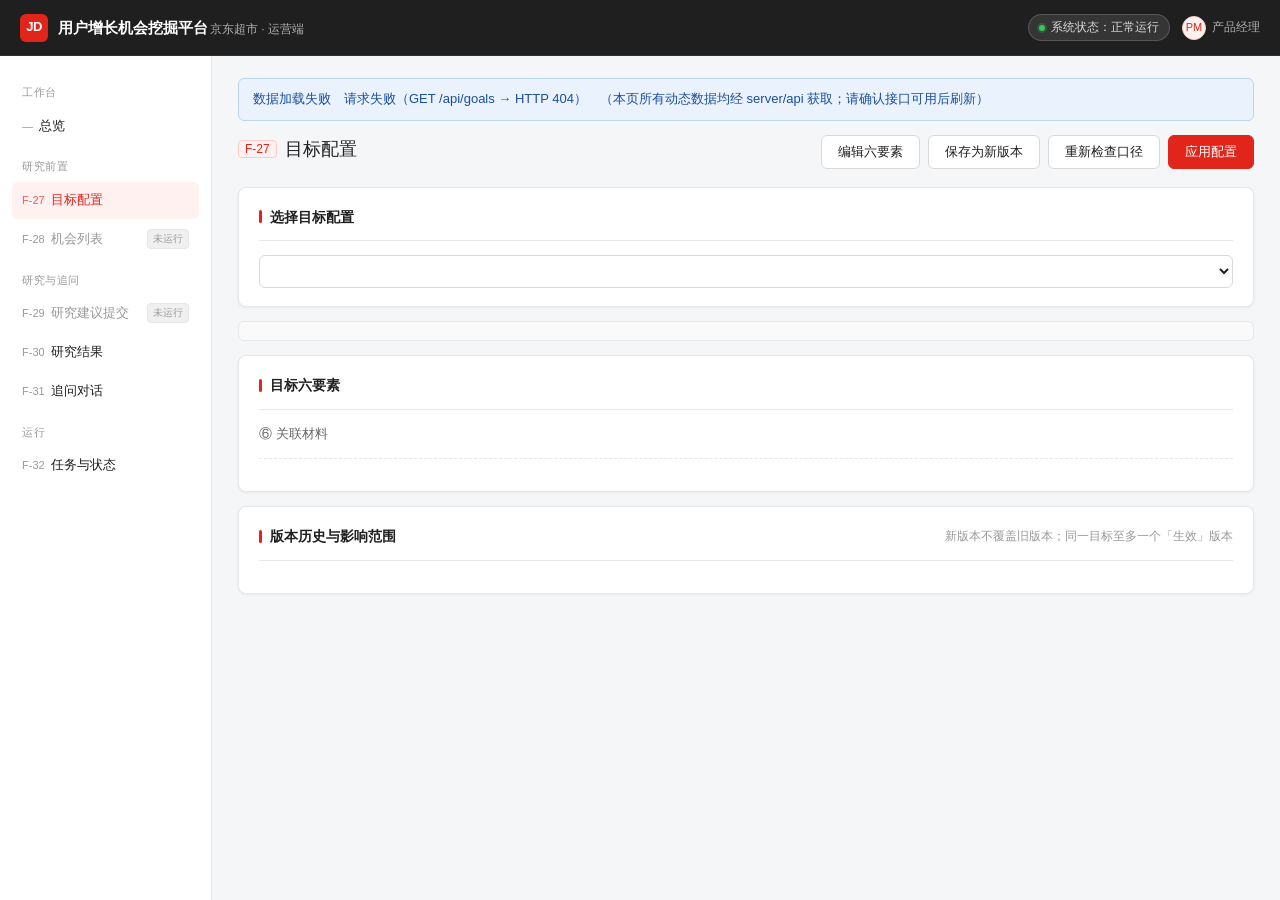
==== commit f6810d5b: "fix(frontend): F-27 空库引导——空系统保存目标曾报「saveGoalVersion：goal_id 必填」（用户实测） 根因：goal_id 只在两条路自动产生（选已有目标带出 /" ====
--- a/frontend/pages/goal.html
+++ b/frontend/pages/goal.html
@@ -129,6 +129,9 @@
         g.goal_seq + " · " + U.esc(name || "（未填写业务目标）") +
         "（" + U.esc(g.goal_id) + " · " + U.esc(ver) + "）</option>";
     }).join("");
+    // 尚未选中任何目标时先给占位项：否则浏览器默认显示第一项，造成「看着已选中、实际 curId 为空」的错位
+    // （实测该状态下保存会触发服务端「saveGoalVersion：goal_id 必填」）。
+    if (!isNew && !curId) html = '<option value="" selected>— 请选择目标 —</option>' + html;
     html += '<option value="__new__"' + (isNew ? " selected" : "") + ">＋ 新增六要素</option>";
     document.getElementById("goal-select").innerHTML = html;
     document.getElementById("select-note").innerHTML =
@@ -378,6 +381,13 @@
 
   /* ---------- 保存（新建登记 / 保存为新版本） ---------- */
   async function save() {
+    // 前置守卫：未选中目标（curId 为空）时不能走「已有目标保存新版本」分支——
+    // goal_id 只在两条路产生：顶部选已有目标自动带出，或选「＋ 新增六要素」保存后自动生成。
+    if (!isNew && !curId) {
+      note("err", "尚未选择目标：请在顶部下拉选择一套已有目标；若要新建，请选「＋ 新增六要素」填写后保存（goal_id 由系统自动生成）。");
+      document.getElementById("goal-select").focus();
+      return;
+    }
     var f = readForm();
     var changeNote = (document.getElementById("change-note").value || "").trim();
     var impactNote = (document.getElementById("impact-note").value || "").trim();
@@ -497,6 +507,11 @@
 
   /* ---------- 事件绑定 ---------- */
   document.getElementById("btn-edit").addEventListener("click", function () {
+    if (!editing && !isNew && !curId) {
+      note("err", "尚未选择目标：请先在顶部下拉选择一套目标再编辑；若要新建，请选「＋ 新增六要素」。");
+      document.getElementById("goal-select").focus();
+      return;
+    }
     setEditing(!editing);
   });
   document.getElementById("btn-save").addEventListener("click", save);
@@ -508,6 +523,10 @@
 
   /* ---------- 初始化 ---------- */
   curId = U.currentGoalId();
+  // 空库兜底：还没有任何目标时自动进入「新建目标」态——此场景唯一有意义的动作就是新建；
+  // 否则初始停在「已有目标」分支且 curId 为空，编辑/保存会打出 POST /api/goals//versions，
+  // 服务端报「saveGoalVersion：goal_id 必填」（2026-09-21 实测踩坑，goal_id 只由新建/选择自动产生）。
+  if (!curId && U.allGoals().length === 0) isNew = true;
   renderAll();
 };
 </script>
